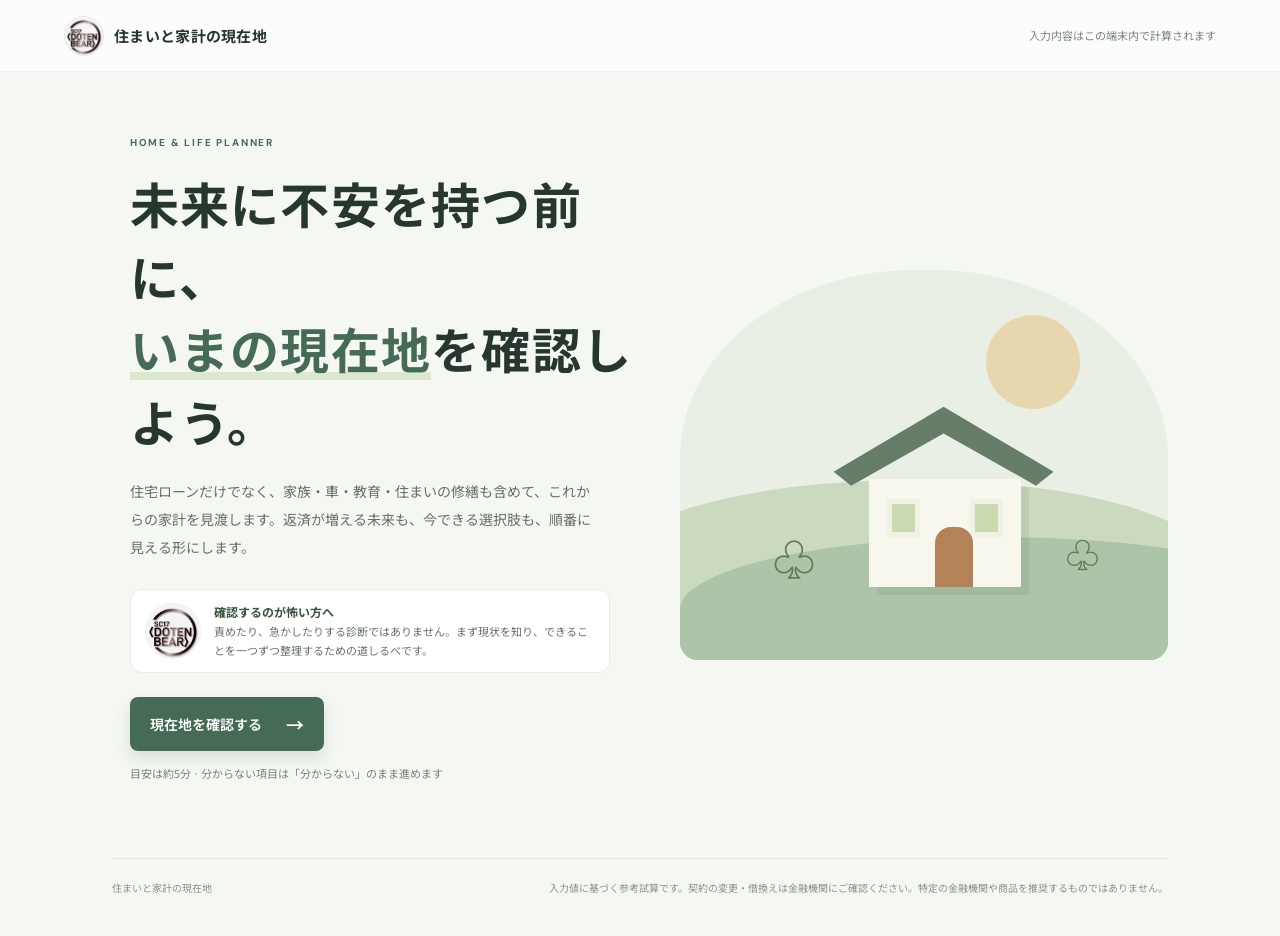
==== index.html @ e779df6c "Add files via upload" ====
<!doctype html>
<html lang="ja">
<head>
  <meta charset="utf-8">
  <meta name="viewport" content="width=device-width, initial-scale=1">
  <meta name="theme-color" content="#f5f7f3">
  <title>住まいと家計の現在地 | 住宅ローン・家計シミュレーター</title>
  <link rel="stylesheet" href="styles.css">
</head>
<body>
  <header class="topbar">
    <a class="brand" href="#top" aria-label="住まいと家計の現在地 ホーム"><img class="brand-logo" src="[data-uri]" alt="SC17 DOTEN BEAR"><span>住まいと家計の現在地</span></a>
    <span class="top-note">入力内容はこの端末内で計算されます</span>
  </header>
  <main id="top">
    <section class="hero" id="intro">
      <div class="hero-copy">
        <p class="eyebrow">HOME &amp; LIFE PLANNER</p>
        <h1>未来に不安を持つ前に、<br><em>いまの現在地</em>を確認しよう。</h1>
        <p class="hero-lead">住宅ローンだけでなく、家族・車・教育・住まいの修繕も含めて、これからの家計を見渡します。返済が増える未来も、今できる選択肢も、順番に見える形にします。</p><div class="guide-intro"><img src="[data-uri]" alt=""><p><b>確認するのが怖い方へ</b><br>責めたり、急かしたりする診断ではありません。まず現状を知り、できることを一つずつ整理するための道しるべです。</p></div>
        <button class="button button-primary" id="startButton">現在地を確認する <span aria-hidden="true">→</span></button>
        <p class="microcopy">目安は約5分 · 分からない項目は「分からない」のまま進めます</p>
      </div>
      <div class="hero-art" aria-hidden="true"><div class="sun"></div><div class="hill hill-back"></div><div class="hill hill-front"></div><div class="house"><div class="roof"></div><div class="house-body"><i></i><i></i><b></b></div></div><div class="plant plant-one">♧</div><div class="plant plant-two">♧</div></div>
    </section>

    <section class="wizard hidden" id="wizard" aria-live="polite">
      <div class="wizard-head"><div><p class="eyebrow">YOUR HOUSEHOLD</p><h2 id="stepTitle">住宅について</h2></div><button class="text-button" id="exitWizard">あとで入力する</button></div>
      <div class="progress-wrap"><div class="progress-label"><span id="stepLabel">STEP 1 / 5</span><span id="progressPercent">20%</span></div><div class="progress-track"><div id="progressBar"></div></div><div class="step-dots" id="stepDots"></div></div>
      <form id="stepForm" autocomplete="off" novalidate><div id="stepContent"></div><div class="form-error" id="formError" role="alert"></div><div class="wizard-actions"><button type="button" class="button button-quiet" id="backButton">戻る</button><button type="button" class="button button-primary" id="nextButton">次へ <span aria-hidden="true">→</span></button></div></form>
    </section>
    <section class="results hidden" id="results"></section>
    <footer><span>住まいと家計の現在地</span><span>入力値に基づく参考試算です。契約の変更・借換えは金融機関にご確認ください。特定の金融機関や商品を推奨するものではありません。</span></footer>
  </main>
  <script src="app.js"></script>
</body>
</html>
---- styles.css ----
@import url('https://fonts.googleapis.com/css2?family=DM+Sans:wght@400;500;600;700&family=Noto+Sans+JP:wght@400;500;600;700;800&display=swap');
:root{--ink:#26372f;--muted:#78847b;--green:#456b54;--green-dark:#315541;--lime:#dce8cb;--cream:#f5f7f3;--line:#e2e8df;--white:#fff;--gold:#bc8b45;--red:#a95c4f;--shadow:0 20px 60px rgba(38,55,47,.08)}
*{box-sizing:border-box}html{scroll-behavior:smooth}body{margin:0;background:var(--cream);color:var(--ink);font-family:'Noto Sans JP',sans-serif;font-size:15px;line-height:1.7}.topbar{height:72px;padding:0 max(5vw,24px);display:flex;align-items:center;justify-content:space-between;border-bottom:1px solid rgba(38,55,47,.07);background:rgba(255,255,255,.68)}.brand{display:flex;gap:10px;align-items:center;color:var(--ink);font-weight:700;text-decoration:none;letter-spacing:.02em}.brand-mark{width:30px;height:30px;border-radius:9px;background:var(--green);color:white;display:grid;place-items:center;font-size:21px}.top-note,.microcopy{font-size:11px;color:var(--muted)}main{max-width:1120px;margin:0 auto;padding:40px 32px 12px}.hero{min-height:560px;display:grid;grid-template-columns:1.05fr .95fr;align-items:center;gap:28px;padding:24px 0 64px}.hero-copy{padding-left:3.3%}.eyebrow{font:700 10px 'DM Sans',sans-serif;letter-spacing:.18em;color:var(--green);margin:0 0 18px}.hero h1{font-size:clamp(32px,4vw,49px);line-height:1.48;letter-spacing:.025em;margin:0 0 20px;font-weight:700}.hero h1 em{font-style:normal;color:var(--green);position:relative}.hero h1 em:after{content:'';height:8px;background:var(--lime);position:absolute;bottom:3px;left:0;right:0;z-index:-1}.hero-lead{color:#657168;max-width:470px;font-size:14px;line-height:2;margin:0 0 28px}.button{border:0;border-radius:8px;padding:14px 20px;font:600 14px 'Noto Sans JP',sans-serif;cursor:pointer;transition:.18s;display:inline-flex;align-items:center;justify-content:center;gap:24px}.button:hover{transform:translateY(-1px);filter:brightness(.97)}.button-primary{background:var(--green);color:#fff;box-shadow:0 7px 16px rgba(49,85,65,.15)}.button-primary:hover{background:var(--green-dark)}.button-primary span{font-size:18px}.microcopy{margin-top:13px}.hero-art{height:390px;position:relative;overflow:hidden;border-radius:48% 48% 18px 18px;background:#e9efe4}.sun{position:absolute;top:45px;right:18%;width:94px;height:94px;border-radius:50%;background:#e8d7ae}.hill{position:absolute;border-radius:50% 50% 0 0}.hill-back{width:125%;height:180px;left:-15%;bottom:0;background:#cbd9bf}.hill-front{width:130%;height:145px;right:-30%;bottom:-22px;background:#adc4a8}.house{position:absolute;left:35%;bottom:73px;width:188px;height:180px}.roof{position:absolute;top:0;left:-17px;width:220px;height:116px;background:#667e68;clip-path:polygon(50% 0,100% 56%,92% 68%,50% 23%,8% 68%,0 56%)}.house-body{position:absolute;left:18px;right:18px;bottom:0;height:108px;background:#f8f7ed;border-radius:3px 3px 0 0;box-shadow:8px 8px 0 rgba(68,91,69,.1)}.house-body i{position:absolute;top:20px;width:33px;height:38px;background:#cadaaf;border:5px solid #f1f0e6}.house-body i:first-child{left:18px}.house-body i:nth-child(2){right:18px}.house-body b{position:absolute;bottom:0;left:66px;width:38px;height:60px;background:#b38257;border-radius:16px 16px 0 0}.plant{position:absolute;z-index:2;color:#5c7b58;font-size:44px}.plant-one{left:19%;bottom:65px}.plant-two{right:14%;bottom:77px;font-size:35px}.hidden{display:none!important}.wizard,.results{max-width:830px;margin:24px auto 70px;background:#fff;border:1px solid #e9eee7;border-radius:15px;padding:38px 46px;box-shadow:var(--shadow)}.wizard-head{display:flex;justify-content:space-between;align-items:flex-start}.wizard-head .eyebrow{margin-bottom:6px}.wizard h2{font-size:26px;line-height:1.4;margin:0;font-weight:700}.text-button{border:0;background:transparent;color:var(--muted);font:500 12px inherit;cursor:pointer;padding:8px}.progress-wrap{margin:24px 0 30px}.progress-label{display:flex;justify-content:space-between;color:var(--muted);font:600 10px 'DM Sans',sans-serif;letter-spacing:.08em;margin-bottom:8px}.progress-track{height:5px;border-radius:4px;background:#eef1ec;overflow:hidden}.progress-track>div{height:100%;background:var(--green);border-radius:4px;transition:width .25s}.step-dots{display:flex;justify-content:space-between;margin-top:8px}.step-dots span{font-size:10px;color:#9ba69c}.step-dots span.active{color:var(--green);font-weight:700}.field-grid{display:grid;grid-template-columns:1fr 1fr;gap:21px 22px}.field{min-width:0}.field.full{grid-column:1/-1}.field label,.field-label{display:block;font-weight:600;font-size:12px;margin-bottom:7px}.hint{display:block;font-size:10px;color:var(--muted);font-weight:400;margin-top:2px}.required{color:var(--red);font-size:10px;margin-left:5px}.control,select{width:100%;height:45px;border:1px solid #dfe6dd;border-radius:7px;background:#fff;padding:0 12px;color:var(--ink);font:400 13px 'Noto Sans JP',sans-serif;outline:none}.control:focus,select:focus{border-color:#7a9a7e;box-shadow:0 0 0 3px rgba(69,107,84,.1)}.input-unit{position:relative}.input-unit input{padding-right:48px}.input-unit span{position:absolute;right:13px;top:11px;color:var(--muted);font-size:12px;pointer-events:none}.choice-row{display:flex;flex-wrap:wrap;gap:8px}.choice{position:relative}.choice input{position:absolute;opacity:0}.choice label{margin:0;border:1px solid #dfe6dd;border-radius:7px;padding:9px 13px;font-weight:500;font-size:12px;cursor:pointer;color:#657168}.choice input:checked+label{background:#edf3e9;border-color:#78957b;color:var(--green-dark);font-weight:700}.subsection{grid-column:1/-1;border-top:1px solid var(--line);padding-top:17px;margin-top:1px}.subsection h3{margin:0 0 14px;font-size:13px}.info-note{background:#f4f7f1;border-radius:8px;padding:12px 15px;font-size:11px;color:#647268}.wizard-actions{display:flex;justify-content:space-between;border-top:1px solid var(--line);margin-top:30px;padding-top:20px}.button-quiet{background:#f1f3ef;color:#58655c}.form-error{font-size:12px;color:var(--red);margin-top:14px}.card-list{display:grid;gap:10px}.car-card{border:1px solid var(--line);border-radius:9px;padding:14px}.car-card-head{display:flex;justify-content:space-between;align-items:center;margin-bottom:12px;font-size:12px;font-weight:700}.remove-car{border:0;background:none;color:var(--muted);cursor:pointer}.result-top{background:#edf3e9;border-radius:12px;padding:28px 32px;margin-bottom:22px}.result-top .eyebrow{margin-bottom:7px}.result-top h2{font-size:25px;margin:0 0 7px;line-height:1.5}.result-top p{font-size:13px;color:#627068;margin:0;max-width:650px}.metric-grid{display:grid;grid-template-columns:repeat(4,1fr);gap:10px;margin-bottom:22px}.metric{border:1px solid var(--line);border-radius:10px;padding:16px}.metric small{display:block;font-size:10px;color:var(--muted);margin-bottom:5px}.metric strong{font-size:19px}.metric span{font-size:10px;color:var(--muted)}.result-section{border:1px solid var(--line);border-radius:11px;padding:22px 24px;margin:12px 0}.result-section h3{margin:0 0 15px;font-size:15px}.result-section p{font-size:12px;color:#657168}.split{display:grid;grid-template-columns:1fr 1fr;gap:15px}.bar-row{margin:13px 0}.bar-label{display:flex;justify-content:space-between;font-size:11px;margin-bottom:5px}.bar{height:8px;border-radius:5px;background:#eff2ed;overflow:hidden}.bar i{display:block;height:100%;background:#799a7b}.bar.interest i{background:#c2a16b}.scenario-table{width:100%;border-collapse:collapse;font-size:11px}.scenario-table th,.scenario-table td{text-align:right;padding:10px 8px;border-bottom:1px solid var(--line)}.scenario-table th:first-child,.scenario-table td:first-child{text-align:left}.scenario-table th{color:var(--muted);font-weight:500}.tag{display:inline-block;padding:3px 8px;border-radius:12px;background:#edf3e9;color:var(--green);font-size:10px}.tag.warn{background:#faf0e8;color:#a46f37}.callout{background:#faf8f0;border-left:3px solid #c1a164;padding:12px 15px;border-radius:0 7px 7px 0;font-size:11px;color:#6e6655}.next-list{display:grid;gap:9px;list-style:none;padding:0;margin:0}.next-list li{font-size:12px;display:flex;gap:10px}.next-list li:before{content:'→';color:var(--green);font-weight:700}.disclaimer{font-size:10px;color:var(--muted);line-height:1.8}.result-actions{display:flex;gap:9px;margin-top:20px;flex-wrap:wrap}footer{border-top:1px solid var(--line);padding:20px 0 28px;display:flex;justify-content:space-between;color:#8a958c;font-size:10px}
@media(max-width:760px){main{padding:22px 18px 5px}.topbar{height:60px;padding:0 18px}.top-note{display:none}.hero{grid-template-columns:1fr;min-height:0;padding:30px 0 40px;gap:22px}.hero-copy{padding:0 2%}.hero h1{font-size:34px}.hero-art{height:270px;max-width:440px;width:100%;margin:auto}.house{transform:scale(.8);transform-origin:bottom center;left:32%;bottom:48px}.wizard,.results{padding:25px 19px;margin:10px auto 40px}.wizard h2{font-size:22px}.field-grid{grid-template-columns:1fr;gap:16px}.field.full,.subsection{grid-column:1}.metric-grid{grid-template-columns:1fr 1fr}.metric{padding:12px}.metric strong{font-size:16px}.result-top{padding:22px 18px}.result-top h2{font-size:21px}.split{grid-template-columns:1fr}.scenario-table{font-size:10px}.scenario-table th,.scenario-table td{padding:8px 4px}footer{gap:8px;flex-direction:column}.button{padding:12px 15px}}

/* Result storytelling: the first screen is a visual summary, followed by clear, readable detail. */
.impact-hero{display:grid;grid-template-columns:1.18fr .82fr;gap:12px;align-items:center;position:relative;overflow:hidden;border-radius:18px;padding:30px 34px;margin:18px 0 18px;background:linear-gradient(118deg,#e8efe3 0%,#f5f4e9 62%,#f4e9d8 100%);border:1px solid rgba(69,107,84,.12)}
.impact-hero:before{content:'';position:absolute;width:260px;height:260px;border-radius:50%;right:7%;top:-170px;background:rgba(255,255,255,.34)}
.impact-urgent{background:linear-gradient(118deg,#f6e9e3 0%,#f8f1e8 65%,#f3e2dc 100%)}.impact-steady{background:linear-gradient(118deg,#e6efe2 0%,#edf1df 65%,#e8e9d7 100%)}
.impact-copy{position:relative;z-index:1}.impact-kicker{display:inline-flex;align-items:center;gap:10px;color:#6d7d70;font-size:11px;font-weight:700;letter-spacing:.06em}.impact-kicker b{padding:5px 10px;border-radius:20px;background:rgba(255,255,255,.75);color:var(--green-dark);letter-spacing:0}.impact-urgent .impact-kicker b{color:#9f5145}.impact-copy h2{max-width:560px;margin:14px 0 10px;font-size:clamp(24px,3vw,34px);line-height:1.45;letter-spacing:.015em}.impact-copy>p{max-width:560px;margin:0;color:#59685e;font-size:13px;line-height:1.9}.impact-next{display:flex;flex-direction:column;gap:3px;margin-top:19px;padding:11px 14px;border-left:3px solid #738e70;background:rgba(255,255,255,.62);border-radius:0 8px 8px 0}.impact-next span{font-size:10px;color:#778278}.impact-next strong{font-size:12px}.impact-art{position:relative;z-index:1;min-width:0}.impact-art svg{display:block;width:100%;height:auto;max-height:210px;filter:drop-shadow(0 8px 12px rgba(38,55,47,.06))}.art-sun{fill:#e8d4a5}.art-hill{fill:#c4d4b9}.art-house{fill:#fffdf5}.art-roof{fill:none;stroke:#657e68;stroke-width:13;stroke-linecap:round;stroke-linejoin:round}.art-door{fill:#bd8a61}.art-window{fill:#cbdcaf}.art-dot{fill:#789775}.art-line{fill:none;stroke:#91a78c;stroke-width:4;stroke-linecap:round}.art-plus{fill:none;stroke:#fff;stroke-width:4;stroke-linecap:round}.art-caption{position:relative;bottom:auto;right:auto;margin:5px auto 0;color:#617363;font-size:10px;line-height:1.55;text-align:center}.art-caption b{font-size:12px;color:#385844}
.metric-grid{gap:12px}.metric{background:#fff;padding:17px 16px;box-shadow:0 5px 16px rgba(38,55,47,.035);border-color:#e6ebe3}.metric-primary{background:#f3f6ef;border-color:#d8e3d3}.metric small{font-size:10px;letter-spacing:.02em}.metric strong{display:block;margin:2px 0 1px;font-size:clamp(16px,1.8vw,21px);letter-spacing:-.02em}.metric-alert{background:#fcf1ed;border-color:#f0d7cf}.metric-alert strong{color:#a45245}.reading-guide{display:flex;align-items:center;gap:10px;margin:1px 2px 20px;color:#66736a;font-size:11px}.reading-guide b{color:#344b3b}.reading-icon{display:grid;place-items:center;width:25px;height:25px;border-radius:50%;background:#e8eee3;color:var(--green);font-size:16px;font-weight:700}
.result-section{background:#fff;border-color:#e8ece5;box-shadow:0 5px 18px rgba(38,55,47,.025);padding:24px 26px;margin:16px 0}.result-section h3{display:flex;align-items:center;gap:9px;font-size:15px;margin-bottom:14px}.result-section h3:before{content:'';width:4px;height:20px;border-radius:4px;background:#86a17e}.result-section p{line-height:1.85}.result-top{display:none}.scenario-table th{background:#f7f8f5}.next-list li{line-height:1.8}.next-list li:before{flex:0 0 18px;display:grid;place-items:center;width:18px;height:18px;border-radius:50%;background:#edf3e9;font-size:10px}
.refi-panel{margin:20px 0 16px;overflow:hidden;border-radius:16px;border:1px solid #dbe5d7;background:#f8faf6;box-shadow:0 9px 28px rgba(38,55,47,.06)}.refi-title{display:flex;align-items:center;justify-content:space-between;gap:20px;padding:25px 27px 15px;background:linear-gradient(110deg,#e8f0e5,#f5f5e9)}.refi-title .eyebrow{margin-bottom:5px}.refi-title h3{margin:0;font-size:21px;line-height:1.5}.refi-title p:not(.eyebrow){margin:3px 0 0;color:#68756b;font-size:12px}.refi-icon{display:flex;align-items:center;gap:6px;flex:0 0 auto;color:#47674e}.refi-icon span{display:grid;place-items:center;width:39px;height:39px;border-radius:50%;background:#fff;border:1px solid #dce6d7;font-size:12px;font-weight:700}.refi-icon i{font-style:normal;font-size:17px}.refi-steps{display:grid;grid-template-columns:repeat(3,1fr);gap:9px;padding:0 27px 17px;background:linear-gradient(110deg,#e8f0e5,#f5f5e9)}.refi-steps>div{display:flex;align-items:center;gap:8px;color:#647166;font-size:10px}.refi-steps b{display:grid;place-items:center;width:21px;height:21px;border-radius:50%;background:#fff;color:#557254;font-size:10px}.refi-inputs{padding:21px 27px 17px;background:#fff}.refi-inputs .field-grid{gap:14px 18px}.refi-inputs .field label{font-size:11px}.refi-helper{margin:12px 0 0;font-size:10px;color:#818b82}.refi-output{position:relative;margin:0 27px;padding:18px 20px 18px 101px;border-radius:10px;background:#eaf1e6;min-height:69px}.output-mark{position:absolute;left:16px;top:50%;transform:translateY(-50%);padding:5px 9px;border-radius:6px;background:#fff;color:#4c704f;font-size:10px;font-weight:700}.refi-output p{margin:0;color:#334b39;font-size:12px;line-height:1.9;font-weight:600}.refi-panel>.disclaimer{display:block;margin:13px 27px 19px}
@media(max-width:760px){.impact-hero{grid-template-columns:1fr;padding:22px 20px 14px;gap:0}.impact-copy h2{font-size:24px}.impact-art{width:min(75%,290px);justify-self:center;margin-top:5px}.impact-art svg{max-height:155px}.art-caption{font-size:9px}.metric-grid{gap:8px}.metric strong{font-size:16px}.result-section{padding:20px 17px}.refi-title{padding:20px 18px 13px}.refi-title h3{font-size:18px}.refi-icon{gap:4px}.refi-icon span{width:32px;height:32px}.refi-steps{padding:0 18px 15px;gap:5px}.refi-steps>div{align-items:flex-start;line-height:1.45}.refi-inputs{padding:18px}.refi-output{margin:0 18px;padding:53px 14px 14px;min-height:0}.output-mark{top:12px;left:14px;transform:none}.refi-panel>.disclaimer{margin:12px 18px 16px}}
.refi-result-grid{display:grid;grid-template-columns:repeat(3,1fr);gap:8px}.refi-result-grid>div{padding:12px;border-radius:8px;background:rgba(255,255,255,.78)}.refi-result-grid small{display:block;color:#718073;font-size:9px;margin-bottom:4px}.refi-result-grid strong{display:block;color:#304a37;font-size:16px;line-height:1.5}.refi-result-grid .result-up strong{color:#a45245}.refi-result-grid .result-down strong{color:#3c7448}.refi-result-note{margin:11px 0 0;color:#45634b!important;font-size:11px!important;font-weight:700}.refi-result-caption{margin:8px 0 0;color:#79847b!important;font-size:10px!important;font-weight:400!important}
@media(max-width:760px){.refi-result-grid{grid-template-columns:1fr;gap:6px}.refi-result-grid>div{padding:10px 12px}.refi-result-grid strong{font-size:15px}}
.life-planner{padding:0;overflow:hidden}.life-title{display:flex;align-items:center;justify-content:space-between;gap:18px;padding:24px 26px 18px;background:linear-gradient(110deg,#eaf1e7,#f4f2e6)}.life-title .eyebrow{margin:0 0 5px}.life-title h3{margin:0;font-size:20px}.life-title h3:before{display:none}.life-title p:not(.eyebrow){margin:4px 0 0;font-size:11px}.life-mark{display:grid;place-content:center;text-align:center;flex:0 0 62px;width:62px;height:62px;border-radius:50%;background:#fff;border:1px solid #dfe8d9;color:#71826f;font-size:9px;line-height:1.4}.life-mark b{font-size:11px;color:#42644a}.life-highlights{display:grid;grid-template-columns:repeat(4,1fr);gap:10px;padding:17px 25px}.life-highlights>div{display:flex;flex-direction:column;gap:3px;min-width:0;padding:12px 13px;border-radius:9px;background:#f6f8f4;border:1px solid #e8ede5}.life-highlights small{color:#778379;font-size:9px}.life-highlights b{font-size:16px;color:#334d3a}.life-highlights span{font-size:9px;line-height:1.5;color:#7c877d}.timeline-note{display:flex;align-items:flex-start;gap:10px;margin:0 25px 14px;padding:11px 13px;border-left:3px solid #8aa181;border-radius:0 7px 7px 0;background:#f6f7f0}.timeline-note b{white-space:nowrap;color:#4b664e;font-size:10px}.timeline-note span{font-size:10px;color:#6f7c70;line-height:1.6}.life-table-wrap{overflow-x:auto;padding:0 25px}.life-table{min-width:760px;font-size:10px}.life-table th,.life-table td{vertical-align:top;text-align:left;padding:11px 9px}.life-table td{line-height:1.6}.life-table td b{display:block;color:#344d39;font-size:11px}.life-table td small{display:block;margin-top:3px;color:#858f86;font-size:9px;line-height:1.5}.life-table tr.forecast-negative td{background:#fcf0ec}.life-table tr.forecast-negative td:last-child{color:#a45245;font-weight:700}.life-table tr.forecast-negative td:last-child small{color:#a66f63}.life-planner>.disclaimer{margin:13px 25px 21px}
@media(max-width:760px){.life-title{padding:19px 17px 14px}.life-title h3{font-size:17px}.life-mark{flex-basis:51px;width:51px;height:51px}.life-highlights{grid-template-columns:1fr;padding:12px 17px;gap:7px}.life-highlights>div{padding:9px 11px}.life-highlights b{font-size:14px}.timeline-note{display:block;margin:0 17px 13px}.timeline-note b{display:block;margin-bottom:4px}.life-table-wrap{padding:0 17px}.life-planner>.disclaimer{margin:12px 17px 17px}}
.life-cards{display:grid;gap:9px;padding:0 25px}.timeline-card{overflow:hidden;border:1px solid #e5eae2;border-radius:10px;background:#fff}.timeline-card.forecast-negative{border-color:#edcfc7;background:#fdf6f3}.timeline-card-head{display:flex;align-items:flex-start;justify-content:space-between;gap:12px;padding:10px 13px;background:#f8f9f6}.timeline-date{display:inline-block;min-width:54px;color:#385842;font-size:11px}.timeline-ages{display:inline-block;color:#647268;font-size:10px}.timeline-events{display:inline-block;max-width:55%;padding:3px 8px;border-radius:12px;background:#edf3e9;color:#607560;font-size:9px;line-height:1.5;text-align:right}.timeline-metrics{display:grid;grid-template-columns:repeat(4,1fr);gap:0}.timeline-metrics>div{padding:10px 13px;border-right:1px solid #eef0ec}.timeline-metrics>div:last-child{border:0}.timeline-metrics small{display:block;color:#808a81;font-size:9px}.timeline-metrics b{display:block;margin-top:3px;color:#354d3a;font-size:13px}.timeline-metrics .timeline-margin b{color:#3c7047}.timeline-card.forecast-negative .timeline-margin b{color:#a45245}.timeline-margin span{display:block;margin-top:2px;color:#838d84;font-size:8px}.life-planner>.disclaimer{margin-top:16px}
@media(max-width:760px){.life-cards{padding:0 17px;gap:8px}.timeline-card-head{display:block;padding:9px 11px}.timeline-date{min-width:48px}.timeline-ages{font-size:9px}.timeline-events{display:table;max-width:100%;margin:4px 0 0;text-align:left}.timeline-metrics{grid-template-columns:1fr 1fr}.timeline-metrics>div{padding:8px 10px;border-bottom:1px solid #eef0ec}.timeline-metrics>div:nth-child(2){border-right:0}.timeline-metrics>div:nth-child(3),.timeline-metrics>div:nth-child(4){border-bottom:0}.timeline-metrics b{font-size:12px}.life-table-wrap{display:none}}

.sale-input-disclosure{margin:14px 0;padding:13px 15px;border:1px solid #dfe7dc;border-radius:10px;background:#f8faf6}.sale-input-disclosure summary{cursor:pointer;color:#3d6348;font-weight:700;font-size:13px}.sale-input-disclosure .disclaimer{margin:9px 0;font-size:10px}.sale-panel{border:1px solid #edd8be;background:linear-gradient(145deg,#fffaf3,#fff 75%)}.sale-heading{display:flex;align-items:center;gap:12px;margin-bottom:12px}.sale-heading h3{margin:0}.sale-heading .eyebrow{margin:0 0 3px;color:#a86c32;font-size:9px;letter-spacing:.12em}.sale-icon{display:grid;place-items:center;width:40px;height:40px;border-radius:12px;background:#f6e8d5;color:#a86c32;font-size:23px}.sale-formula{padding:14px;border-radius:9px;background:#fff0dc;color:#78542d;font-weight:700;text-align:center;line-height:1.7}.sale-result-grid{display:grid;grid-template-columns:repeat(4,1fr);gap:9px;margin:15px 0}.sale-result-grid>div{padding:12px;border-radius:9px;border:1px solid #f0e5d6;background:#fff}.sale-result-grid small{display:block;color:#827b72;font-size:9px}.sale-result-grid b{display:block;margin-top:5px;color:#394c3d;font-size:15px}.sale-result-grid .sale-risk{color:#b04435}.sale-result-grid .sale-safe{color:#4f7650}.sale-warning{border-left-color:#c45142;background:#fff2ef}.timeline-repair{display:flex;gap:10px;padding:9px 13px;border-top:1px solid #edf0e9;background:#f7faf4;color:#647565;font-size:10px;line-height:1.6}.timeline-repair b{flex:0 0 auto;color:#526b50}.timeline-repair span{color:#637064}.timeline-card-head .timeline-events{max-width:60%}
@media(max-width:760px){.sale-result-grid{grid-template-columns:1fr 1fr}.sale-result-grid>div{padding:9px}.sale-result-grid b{font-size:13px}.timeline-repair{display:block;padding:8px 10px}.timeline-repair b{display:block;margin-bottom:2px}.timeline-card-head .timeline-events{max-width:100%}}
.action-plan{margin:18px 0 20px;padding:23px 25px;border:1px solid #d8e4d5;border-radius:16px;background:linear-gradient(145deg,#f5f9f1,#fff);box-shadow:0 8px 25px rgba(38,55,47,.07)}.action-plan>.eyebrow{margin:0 0 4px;color:#63815e;font-size:9px;letter-spacing:.12em}.action-plan>h3{margin:0 0 6px;color:#2e4935;font-size:21px}.action-plan>h3:before{display:none}.action-plan>p:not(.eyebrow){margin:0 0 15px;color:#69766a;font-size:12px}.action-budget{display:grid;grid-template-columns:1fr 1fr;gap:9px;margin:14px 0;padding:12px;border-radius:10px;background:#e9f0e6}.action-budget>div{padding:5px 8px}.action-budget small,.budget-main small{display:block;color:#718071;font-size:10px}.action-budget b{display:block;margin-top:4px;color:#355a3d;font-size:20px}.action-steps{display:grid;grid-template-columns:repeat(3,1fr);gap:10px}.action-steps article{display:flex;gap:10px;padding:14px 12px;border:1px solid #e7ebe4;border-radius:10px;background:#fff}.action-number{display:grid;place-items:center;flex:0 0 27px;width:27px;height:27px;border-radius:50%;background:#e9f0e6;color:#4b6c4c;font-size:13px;font-weight:800}.action-steps small{color:#879087;font-size:9px}.action-steps h4{margin:4px 0;color:#3c543f;font-size:13px;line-height:1.5}.action-steps p{margin:0;color:#6d786e;font-size:10px;line-height:1.7}.action-jump{display:inline-flex;margin-top:15px;text-decoration:none}.budget-actions{background:#fff}.budget-summary{display:grid;grid-template-columns:1fr 1fr;gap:10px;margin:12px 0 18px}.budget-main{padding:14px 16px;border-radius:10px;background:#f5f7f3;border:1px solid #e5eae2}.budget-main strong{display:block;margin:5px 0;color:#36563d;font-size:24px}.budget-main strong.budget-negative{color:#b04435}.budget-main span{color:#7b857b;font-size:10px}.priority-title{margin:20px 0 10px;color:#435a46;font-size:14px}.priority-list{display:grid;gap:8px;margin:0;padding:0;list-style:none;counter-reset:priority}.priority-list li{display:grid;grid-template-columns:220px 1fr;gap:10px;align-items:start;padding:11px 13px;border-left:3px solid #91a98a;border-radius:0 8px 8px 0;background:#f6f8f4;counter-increment:priority}.priority-list li:before{content:counter(priority);grid-column:1;grid-row:1;display:inline-grid;place-items:center;width:20px;height:20px;margin-right:7px;border-radius:50%;background:#e4ede0;color:#456749;font-size:10px;font-weight:700}.priority-list li b{grid-column:1;grid-row:1;margin-left:28px;padding-top:2px;color:#435b46;font-size:11px}.priority-list li span{grid-column:2;grid-row:1;color:#687468;font-size:10px;line-height:1.7}.refi-decision{display:grid;gap:4px;margin-top:14px;padding:12px 14px;border-radius:9px;background:#fff9ed;border-left:4px solid #d5a249}.refi-decision b{color:#70552c;font-size:12px}.refi-decision span{color:#766d5d;font-size:10px;line-height:1.7}.refi-fit{background:#edf6ec;border-left-color:#6b9a69}.refi-fit b{color:#37603e}.refi-over{background:#fff0ed;border-left-color:#c75b4a}.refi-over b{color:#a23c30}
@media(max-width:760px){.action-plan{padding:19px 16px}.action-plan>h3{font-size:18px}.action-budget{grid-template-columns:1fr}.action-budget b{font-size:18px}.action-steps{grid-template-columns:1fr}.action-steps article{padding:12px}.budget-summary{grid-template-columns:1fr}.budget-main strong{font-size:21px}.priority-list li{grid-template-columns:1fr;gap:5px}.priority-list li span{grid-column:1;grid-row:2;margin-left:28px}.priority-list li b{grid-column:1;grid-row:1}.priority-list li:before{grid-column:1;grid-row:1}.action-jump{width:100%;justify-content:center}}
.action-verdict{margin:10px 0 14px!important;padding:10px 12px;border-left:4px solid #d69b43;border-radius:0 8px 8px 0;background:#fff7e9;color:#6b532c!important;font-size:11px!important;font-weight:700}.budget-actions>.callout{margin-top:13px}
.quality-alert{border:2px solid #d99d55;background:#fff8ed}.quality-alert h3{color:#8b5b24}.quality-alert ul{display:grid;gap:6px;margin:8px 0 0;padding-left:1.4em;color:#755a38;font-size:12px}.quality-alert li::marker{color:#cb8540}.impact-kicker:before{content:'結論';display:inline-block;margin-right:8px;padding:2px 8px;border-radius:12px;background:#fff;color:#426247;font-size:10px;font-weight:800}.action-plan>.eyebrow{font-size:11px;font-weight:800;letter-spacing:.04em}
.brand-logo{width:40px;height:40px;object-fit:cover;object-position:center;border-radius:50%;border:1px solid #e7e4e2}.brand-mark{display:none}.guide-intro{display:flex;align-items:center;gap:13px;max-width:480px;margin:20px 0 24px;padding:12px 14px;border:1px solid #e7ece4;border-radius:12px;background:#fff}.guide-intro img{width:56px;height:56px;flex:0 0 56px;object-fit:cover;object-position:center;border-radius:50%;border:1px solid #eee}.guide-intro p{margin:0;color:#667269;font-size:11px;line-height:1.7}.guide-intro b{color:#3b5740;font-size:12px}.guide-avatar{position:absolute;z-index:2;right:12px;top:12px;width:72px;height:72px;object-fit:cover;object-position:center;border:3px solid #fff;border-radius:50%;box-shadow:0 3px 12px #26372f30}.impact-art svg{position:relative;z-index:1}.hero-copy{position:relative;z-index:1}
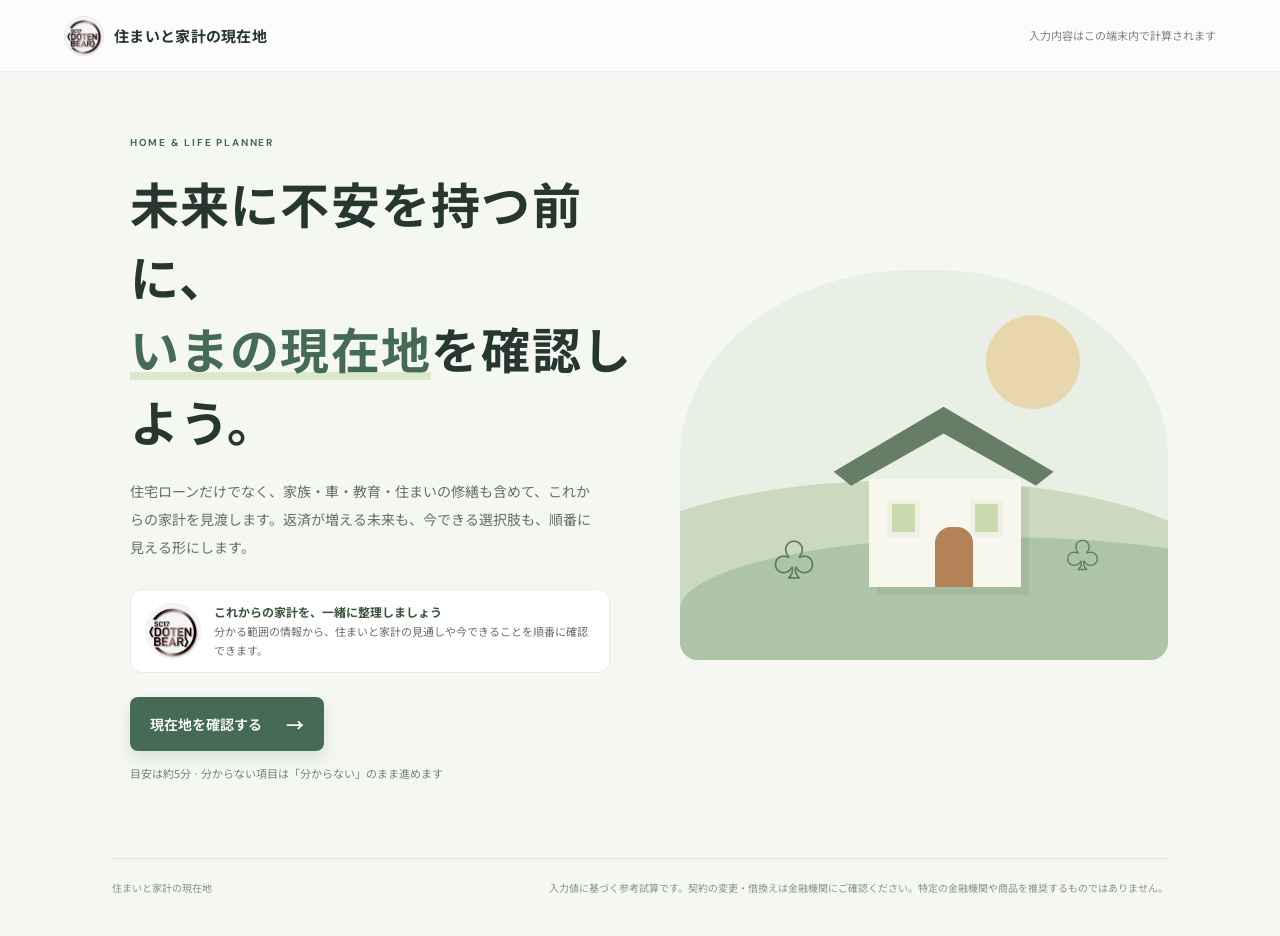
==== commit b47e927a: "Add files via upload" ====
--- a/index.html
+++ b/index.html
@@ -17,7 +17,7 @@
       <div class="hero-copy">
         <p class="eyebrow">HOME &amp; LIFE PLANNER</p>
         <h1>未来に不安を持つ前に、<br><em>いまの現在地</em>を確認しよう。</h1>
-        <p class="hero-lead">住宅ローンだけでなく、家族・車・教育・住まいの修繕も含めて、これからの家計を見渡します。返済が増える未来も、今できる選択肢も、順番に見える形にします。</p><div class="guide-intro"><img src="[data-uri]" alt=""><p><b>確認するのが怖い方へ</b><br>責めたり、急かしたりする診断ではありません。まず現状を知り、できることを一つずつ整理するための道しるべです。</p></div>
+        <p class="hero-lead">住宅ローンだけでなく、家族・車・教育・住まいの修繕も含めて、これからの家計を見渡します。返済が増える未来も、今できる選択肢も、順番に見える形にします。</p><div class="guide-intro"><img src="[data-uri]" alt=""><p><b>これからの家計を、一緒に整理しましょう</b><br>分かる範囲の情報から、住まいと家計の見通しや今できることを順番に確認できます。</p></div>
         <button class="button button-primary" id="startButton">現在地を確認する <span aria-hidden="true">→</span></button>
         <p class="microcopy">目安は約5分 · 分からない項目は「分からない」のまま進めます</p>
       </div>
--- a/styles.css
+++ b/styles.css
@@ -16,8 +16,8 @@
 @media(max-width:760px){.refi-result-grid{grid-template-columns:1fr;gap:6px}.refi-result-grid>div{padding:10px 12px}.refi-result-grid strong{font-size:15px}}
 .life-planner{padding:0;overflow:hidden}.life-title{display:flex;align-items:center;justify-content:space-between;gap:18px;padding:24px 26px 18px;background:linear-gradient(110deg,#eaf1e7,#f4f2e6)}.life-title .eyebrow{margin:0 0 5px}.life-title h3{margin:0;font-size:20px}.life-title h3:before{display:none}.life-title p:not(.eyebrow){margin:4px 0 0;font-size:11px}.life-mark{display:grid;place-content:center;text-align:center;flex:0 0 62px;width:62px;height:62px;border-radius:50%;background:#fff;border:1px solid #dfe8d9;color:#71826f;font-size:9px;line-height:1.4}.life-mark b{font-size:11px;color:#42644a}.life-highlights{display:grid;grid-template-columns:repeat(4,1fr);gap:10px;padding:17px 25px}.life-highlights>div{display:flex;flex-direction:column;gap:3px;min-width:0;padding:12px 13px;border-radius:9px;background:#f6f8f4;border:1px solid #e8ede5}.life-highlights small{color:#778379;font-size:9px}.life-highlights b{font-size:16px;color:#334d3a}.life-highlights span{font-size:9px;line-height:1.5;color:#7c877d}.timeline-note{display:flex;align-items:flex-start;gap:10px;margin:0 25px 14px;padding:11px 13px;border-left:3px solid #8aa181;border-radius:0 7px 7px 0;background:#f6f7f0}.timeline-note b{white-space:nowrap;color:#4b664e;font-size:10px}.timeline-note span{font-size:10px;color:#6f7c70;line-height:1.6}.life-table-wrap{overflow-x:auto;padding:0 25px}.life-table{min-width:760px;font-size:10px}.life-table th,.life-table td{vertical-align:top;text-align:left;padding:11px 9px}.life-table td{line-height:1.6}.life-table td b{display:block;color:#344d39;font-size:11px}.life-table td small{display:block;margin-top:3px;color:#858f86;font-size:9px;line-height:1.5}.life-table tr.forecast-negative td{background:#fcf0ec}.life-table tr.forecast-negative td:last-child{color:#a45245;font-weight:700}.life-table tr.forecast-negative td:last-child small{color:#a66f63}.life-planner>.disclaimer{margin:13px 25px 21px}
 @media(max-width:760px){.life-title{padding:19px 17px 14px}.life-title h3{font-size:17px}.life-mark{flex-basis:51px;width:51px;height:51px}.life-highlights{grid-template-columns:1fr;padding:12px 17px;gap:7px}.life-highlights>div{padding:9px 11px}.life-highlights b{font-size:14px}.timeline-note{display:block;margin:0 17px 13px}.timeline-note b{display:block;margin-bottom:4px}.life-table-wrap{padding:0 17px}.life-planner>.disclaimer{margin:12px 17px 17px}}
-.life-cards{display:grid;gap:9px;padding:0 25px}.timeline-card{overflow:hidden;border:1px solid #e5eae2;border-radius:10px;background:#fff}.timeline-card.forecast-negative{border-color:#edcfc7;background:#fdf6f3}.timeline-card-head{display:flex;align-items:flex-start;justify-content:space-between;gap:12px;padding:10px 13px;background:#f8f9f6}.timeline-date{display:inline-block;min-width:54px;color:#385842;font-size:11px}.timeline-ages{display:inline-block;color:#647268;font-size:10px}.timeline-events{display:inline-block;max-width:55%;padding:3px 8px;border-radius:12px;background:#edf3e9;color:#607560;font-size:9px;line-height:1.5;text-align:right}.timeline-metrics{display:grid;grid-template-columns:repeat(4,1fr);gap:0}.timeline-metrics>div{padding:10px 13px;border-right:1px solid #eef0ec}.timeline-metrics>div:last-child{border:0}.timeline-metrics small{display:block;color:#808a81;font-size:9px}.timeline-metrics b{display:block;margin-top:3px;color:#354d3a;font-size:13px}.timeline-metrics .timeline-margin b{color:#3c7047}.timeline-card.forecast-negative .timeline-margin b{color:#a45245}.timeline-margin span{display:block;margin-top:2px;color:#838d84;font-size:8px}.life-planner>.disclaimer{margin-top:16px}
-@media(max-width:760px){.life-cards{padding:0 17px;gap:8px}.timeline-card-head{display:block;padding:9px 11px}.timeline-date{min-width:48px}.timeline-ages{font-size:9px}.timeline-events{display:table;max-width:100%;margin:4px 0 0;text-align:left}.timeline-metrics{grid-template-columns:1fr 1fr}.timeline-metrics>div{padding:8px 10px;border-bottom:1px solid #eef0ec}.timeline-metrics>div:nth-child(2){border-right:0}.timeline-metrics>div:nth-child(3),.timeline-metrics>div:nth-child(4){border-bottom:0}.timeline-metrics b{font-size:12px}.life-table-wrap{display:none}}
+.life-cards{display:grid;gap:9px;padding:0 25px}.timeline-card{overflow:hidden;border:1px solid #e5eae2;border-radius:10px;background:#fff}.timeline-card.forecast-negative{border-color:#edcfc7;background:#fdf6f3}.timeline-card-head{display:flex;align-items:flex-start;justify-content:space-between;gap:12px;padding:10px 13px;background:#f8f9f6}.timeline-date{display:inline-block;min-width:54px;color:#385842;font-size:11px}.timeline-ages{display:inline-block;color:#647268;font-size:10px}.timeline-events{display:inline-block;max-width:55%;padding:3px 8px;border-radius:12px;background:#edf3e9;color:#607560;font-size:9px;line-height:1.5;text-align:right}.timeline-metrics{display:grid;grid-template-columns:repeat(5,1fr);gap:0}.timeline-metrics>div{padding:10px 13px;border-right:1px solid #eef0ec}.timeline-metrics>div:last-child{border:0}.timeline-metrics small{display:block;color:#808a81;font-size:9px}.timeline-metrics b{display:block;margin-top:3px;color:#354d3a;font-size:13px}.timeline-metrics .timeline-margin b{color:#3c7047}.timeline-card.forecast-negative .timeline-margin b{color:#a45245}.timeline-margin span{display:block;margin-top:2px;color:#838d84;font-size:8px}.life-planner>.disclaimer{margin-top:16px}
+@media(max-width:760px){.life-cards{padding:0 17px;gap:8px}.timeline-card-head{display:block;padding:9px 11px}.timeline-date{min-width:48px}.timeline-ages{font-size:9px}.timeline-events{display:table;max-width:100%;margin:4px 0 0;text-align:left}.timeline-metrics{grid-template-columns:1fr 1fr}.timeline-metrics>div{padding:8px 10px;border-bottom:1px solid #eef0ec}.timeline-metrics>div:nth-child(2){border-right:0}.timeline-metrics>div:nth-child(3){border-right:1px solid #eef0ec;border-bottom:1px solid #eef0ec}.timeline-metrics>div:nth-child(4),.timeline-metrics>div:nth-child(5){border-bottom:0}.timeline-metrics b{font-size:12px}.life-table-wrap{display:none}}
 
 .sale-input-disclosure{margin:14px 0;padding:13px 15px;border:1px solid #dfe7dc;border-radius:10px;background:#f8faf6}.sale-input-disclosure summary{cursor:pointer;color:#3d6348;font-weight:700;font-size:13px}.sale-input-disclosure .disclaimer{margin:9px 0;font-size:10px}.sale-panel{border:1px solid #edd8be;background:linear-gradient(145deg,#fffaf3,#fff 75%)}.sale-heading{display:flex;align-items:center;gap:12px;margin-bottom:12px}.sale-heading h3{margin:0}.sale-heading .eyebrow{margin:0 0 3px;color:#a86c32;font-size:9px;letter-spacing:.12em}.sale-icon{display:grid;place-items:center;width:40px;height:40px;border-radius:12px;background:#f6e8d5;color:#a86c32;font-size:23px}.sale-formula{padding:14px;border-radius:9px;background:#fff0dc;color:#78542d;font-weight:700;text-align:center;line-height:1.7}.sale-result-grid{display:grid;grid-template-columns:repeat(4,1fr);gap:9px;margin:15px 0}.sale-result-grid>div{padding:12px;border-radius:9px;border:1px solid #f0e5d6;background:#fff}.sale-result-grid small{display:block;color:#827b72;font-size:9px}.sale-result-grid b{display:block;margin-top:5px;color:#394c3d;font-size:15px}.sale-result-grid .sale-risk{color:#b04435}.sale-result-grid .sale-safe{color:#4f7650}.sale-warning{border-left-color:#c45142;background:#fff2ef}.timeline-repair{display:flex;gap:10px;padding:9px 13px;border-top:1px solid #edf0e9;background:#f7faf4;color:#647565;font-size:10px;line-height:1.6}.timeline-repair b{flex:0 0 auto;color:#526b50}.timeline-repair span{color:#637064}.timeline-card-head .timeline-events{max-width:60%}
 @media(max-width:760px){.sale-result-grid{grid-template-columns:1fr 1fr}.sale-result-grid>div{padding:9px}.sale-result-grid b{font-size:13px}.timeline-repair{display:block;padding:8px 10px}.timeline-repair b{display:block;margin-bottom:2px}.timeline-card-head .timeline-events{max-width:100%}}
@@ -26,3 +26,9 @@
 .action-verdict{margin:10px 0 14px!important;padding:10px 12px;border-left:4px solid #d69b43;border-radius:0 8px 8px 0;background:#fff7e9;color:#6b532c!important;font-size:11px!important;font-weight:700}.budget-actions>.callout{margin-top:13px}
 .quality-alert{border:2px solid #d99d55;background:#fff8ed}.quality-alert h3{color:#8b5b24}.quality-alert ul{display:grid;gap:6px;margin:8px 0 0;padding-left:1.4em;color:#755a38;font-size:12px}.quality-alert li::marker{color:#cb8540}.impact-kicker:before{content:'結論';display:inline-block;margin-right:8px;padding:2px 8px;border-radius:12px;background:#fff;color:#426247;font-size:10px;font-weight:800}.action-plan>.eyebrow{font-size:11px;font-weight:800;letter-spacing:.04em}
 .brand-logo{width:40px;height:40px;object-fit:cover;object-position:center;border-radius:50%;border:1px solid #e7e4e2}.brand-mark{display:none}.guide-intro{display:flex;align-items:center;gap:13px;max-width:480px;margin:20px 0 24px;padding:12px 14px;border:1px solid #e7ece4;border-radius:12px;background:#fff}.guide-intro img{width:56px;height:56px;flex:0 0 56px;object-fit:cover;object-position:center;border-radius:50%;border:1px solid #eee}.guide-intro p{margin:0;color:#667269;font-size:11px;line-height:1.7}.guide-intro b{color:#3b5740;font-size:12px}.guide-avatar{position:absolute;z-index:2;right:12px;top:12px;width:72px;height:72px;object-fit:cover;object-position:center;border:3px solid #fff;border-radius:50%;box-shadow:0 3px 12px #26372f30}.impact-art svg{position:relative;z-index:1}.hero-copy{position:relative;z-index:1}
+
+.period-fixed-outlook{margin-top:15px;padding:17px;border:1px solid #dce8d8;border-radius:14px;background:linear-gradient(135deg,#f6faf3,#fff)}.period-fixed-outlook>.eyebrow{margin:0 0 10px;color:#547453;font-size:10px;font-weight:800;letter-spacing:.08em}.period-fixed-grid{display:grid;grid-template-columns:repeat(4,minmax(0,1fr));gap:9px}.period-fixed-grid>div{padding:12px;border:1px solid #e6ece2;border-radius:10px;background:#fff}.period-fixed-grid small,.period-fixed-grid span{display:block;color:#788278;font-size:10px;line-height:1.5}.period-fixed-grid b{display:block;margin:6px 0;color:#334a37;font-size:17px}.period-fixed-grid .period-fixed-up b{color:#b04a3c}.period-fixed-outlook>.callout{margin:12px 0 0}@media(max-width:760px){.period-fixed-grid{grid-template-columns:1fr 1fr}.period-fixed-grid>div{padding:9px}.period-fixed-grid b{font-size:14px}}
+
+.budget-health{overflow:hidden;border:1px solid #dfe8dc!important;background:linear-gradient(145deg,#f9fbf7,#fff 70%)}.budget-heading{display:flex;align-items:flex-start;justify-content:space-between;gap:16px;margin-bottom:15px}.budget-heading h3{margin:2px 0 5px}.budget-heading p:not(.eyebrow){max-width:690px;margin:0;color:#69766b;font-size:12px;line-height:1.75}.budget-status{flex:0 0 auto;padding:8px 13px;border-radius:999px;background:#e8f1e5;color:#3c6b43;font-size:12px;font-weight:800}.budget-status.budget-alert{background:#f9e8e3;color:#a94437}.budget-layout{display:grid;grid-template-columns:minmax(0,1.3fr) minmax(220px,.7fr);gap:18px;align-items:center}.budget-chart-wrap{display:grid;grid-template-columns:176px minmax(0,1fr);gap:18px;align-items:center}.budget-donut{position:relative;display:grid;place-items:center;width:168px;aspect-ratio:1;border-radius:50%}.budget-donut:before{position:absolute;inset:21px;border-radius:50%;background:#fff;content:""}.budget-donut>div{position:relative;display:grid;gap:4px;text-align:center}.budget-donut small{color:#798379;font-size:10px}.budget-donut b{color:#304b37;font-size:17px}.budget-legend{display:grid;gap:5px;margin:0;padding:0;list-style:none}.budget-legend li{display:grid;grid-template-columns:10px minmax(90px,1fr) auto 34px;gap:7px;align-items:center;color:#5e6d61;font-size:10px}.budget-legend i{width:9px;height:9px;border-radius:50%;background:var(--swatch)}.budget-legend b{color:#374c3c;font-size:10px}.budget-legend small{text-align:right;color:#879087;font-size:9px}.budget-metrics{display:grid;gap:8px}.budget-metrics>div{padding:10px 12px;border:1px solid #e7ece3;border-radius:10px;background:#fff}.budget-metrics small,.budget-metrics span{display:block;color:#788378;font-size:9px;line-height:1.5}.budget-metrics b{display:block;margin:3px 0;color:#38523d;font-size:19px}.budget-metrics .budget-alert b{color:#b34335}.budget-benchmark{margin-top:15px;padding:13px 15px;border:1px solid #e4e9df;border-radius:10px;background:#fff}.budget-benchmark.budget-alert{border-color:#eac7bd;background:#fff7f4}.budget-benchmark>b{display:block;color:#3c6044;font-size:12px}.budget-benchmark>div{margin-top:6px;color:#576459;font-size:12px}.budget-benchmark strong{color:#334a37;font-size:17px}.budget-benchmark p{margin:6px 0;color:#6e786f;font-size:10px;line-height:1.7}.budget-benchmark a{color:#426d4d;font-size:10px;font-weight:700}.budget-health>.disclaimer{margin-top:11px}@media(max-width:760px){.budget-heading{display:block}.budget-status{display:inline-block;margin-top:10px}.budget-layout{grid-template-columns:1fr}.budget-chart-wrap{grid-template-columns:130px minmax(0,1fr);gap:10px}.budget-donut{width:126px}.budget-donut:before{inset:16px}.budget-donut b{font-size:13px}.budget-legend{gap:4px}.budget-legend li{grid-template-columns:9px minmax(70px,1fr) auto 28px;gap:5px;font-size:9px}.budget-legend b{font-size:9px}.budget-metrics{grid-template-columns:1fr 1fr}.budget-metrics>div:last-child{grid-column:1/-1}.budget-metrics b{font-size:16px}.budget-benchmark{padding:11px}}
+
+.budget-stress{margin-top:12px;padding-top:11px;border-top:1px solid #edf0ea}.budget-stress>b{color:#405a45;font-size:11px}.budget-stress-grid{display:grid;grid-template-columns:repeat(3,minmax(0,1fr));gap:7px;margin-top:8px}.budget-stress-grid>div{padding:8px;border:1px solid #e8ece5;border-radius:8px;background:#fff}.budget-stress-grid small,.budget-stress-grid span{display:block;color:#737d74;font-size:9px;line-height:1.5}.budget-stress-grid strong{display:block;margin:3px 0;color:#3c6444;font-size:16px}.budget-stress-grid .budget-alert{border-color:#e8c4ba;background:#fff3ef}.budget-stress-grid .budget-alert strong{color:#b34335}.budget-stress>p{margin:7px 0 0;color:#788178;font-size:9px;line-height:1.6}@media(max-width:760px){.budget-stress-grid{grid-template-columns:1fr 1fr}.budget-stress-grid strong{font-size:14px}}
